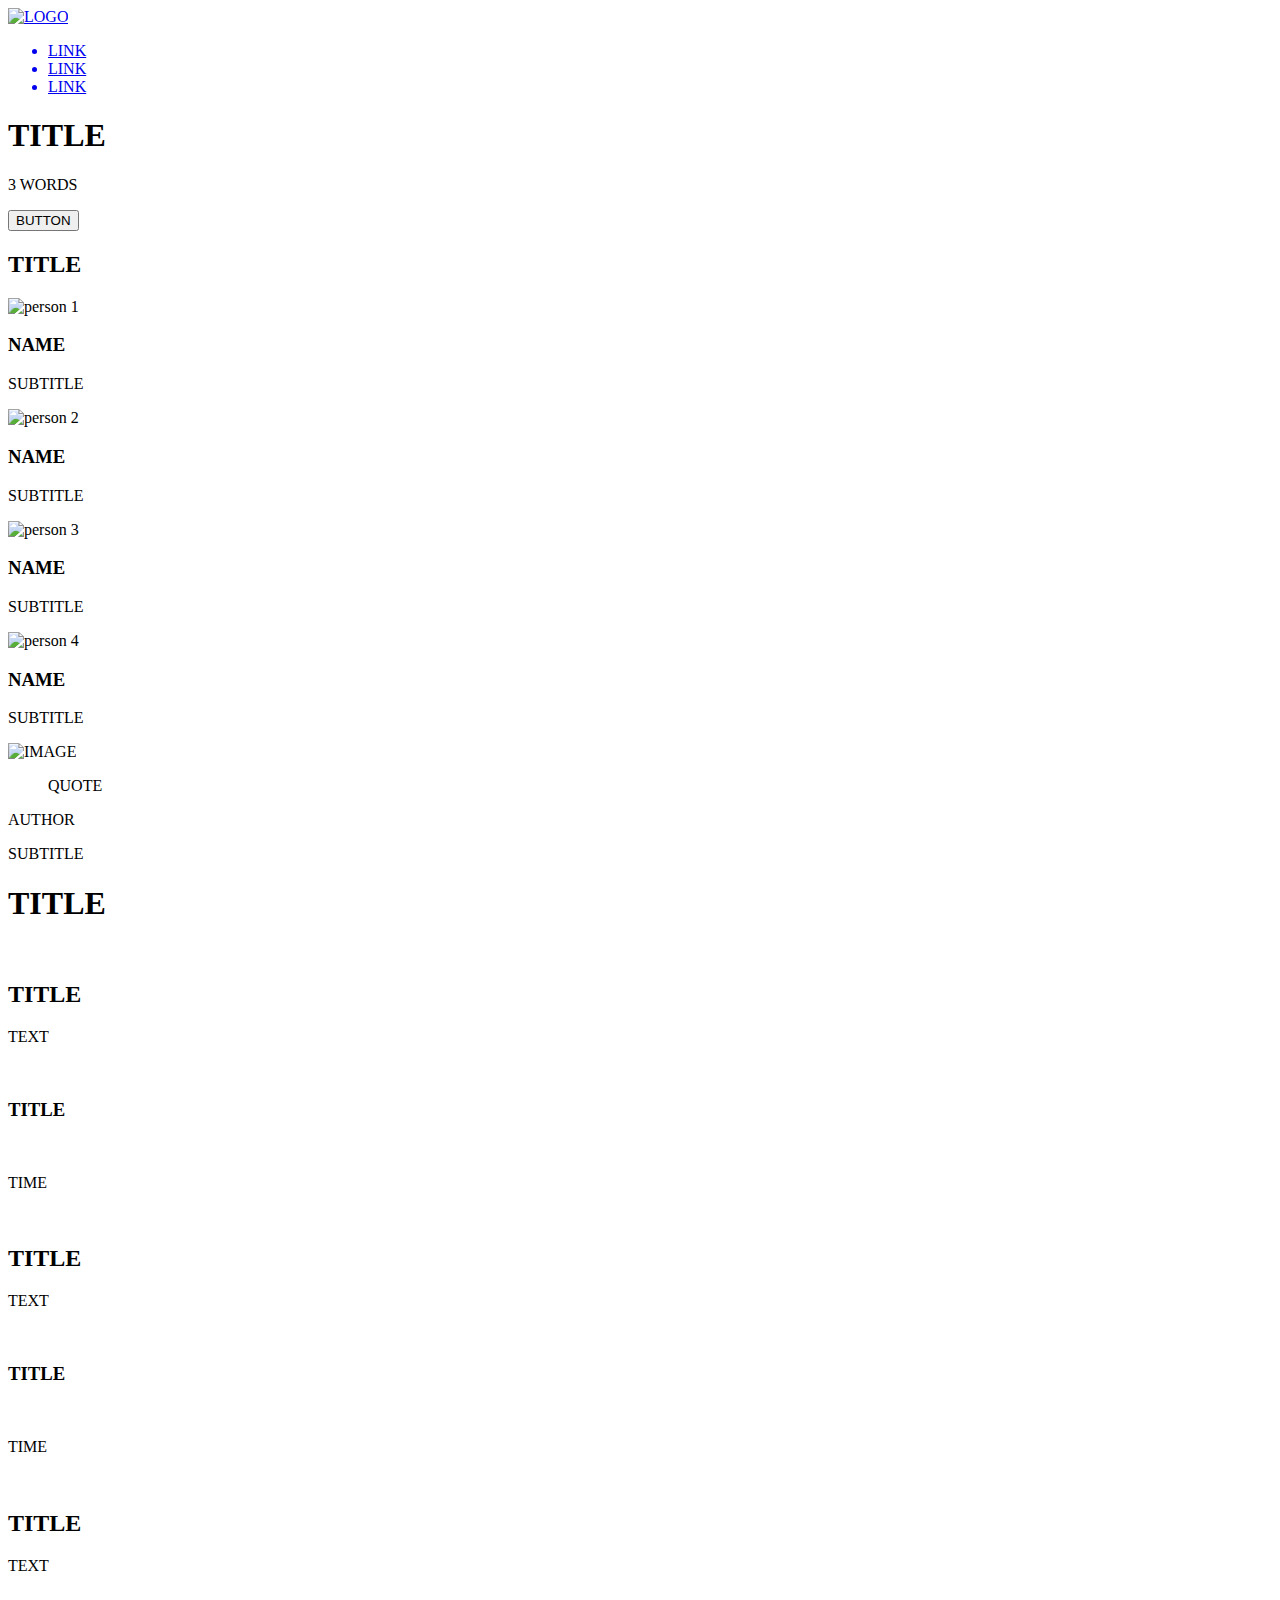
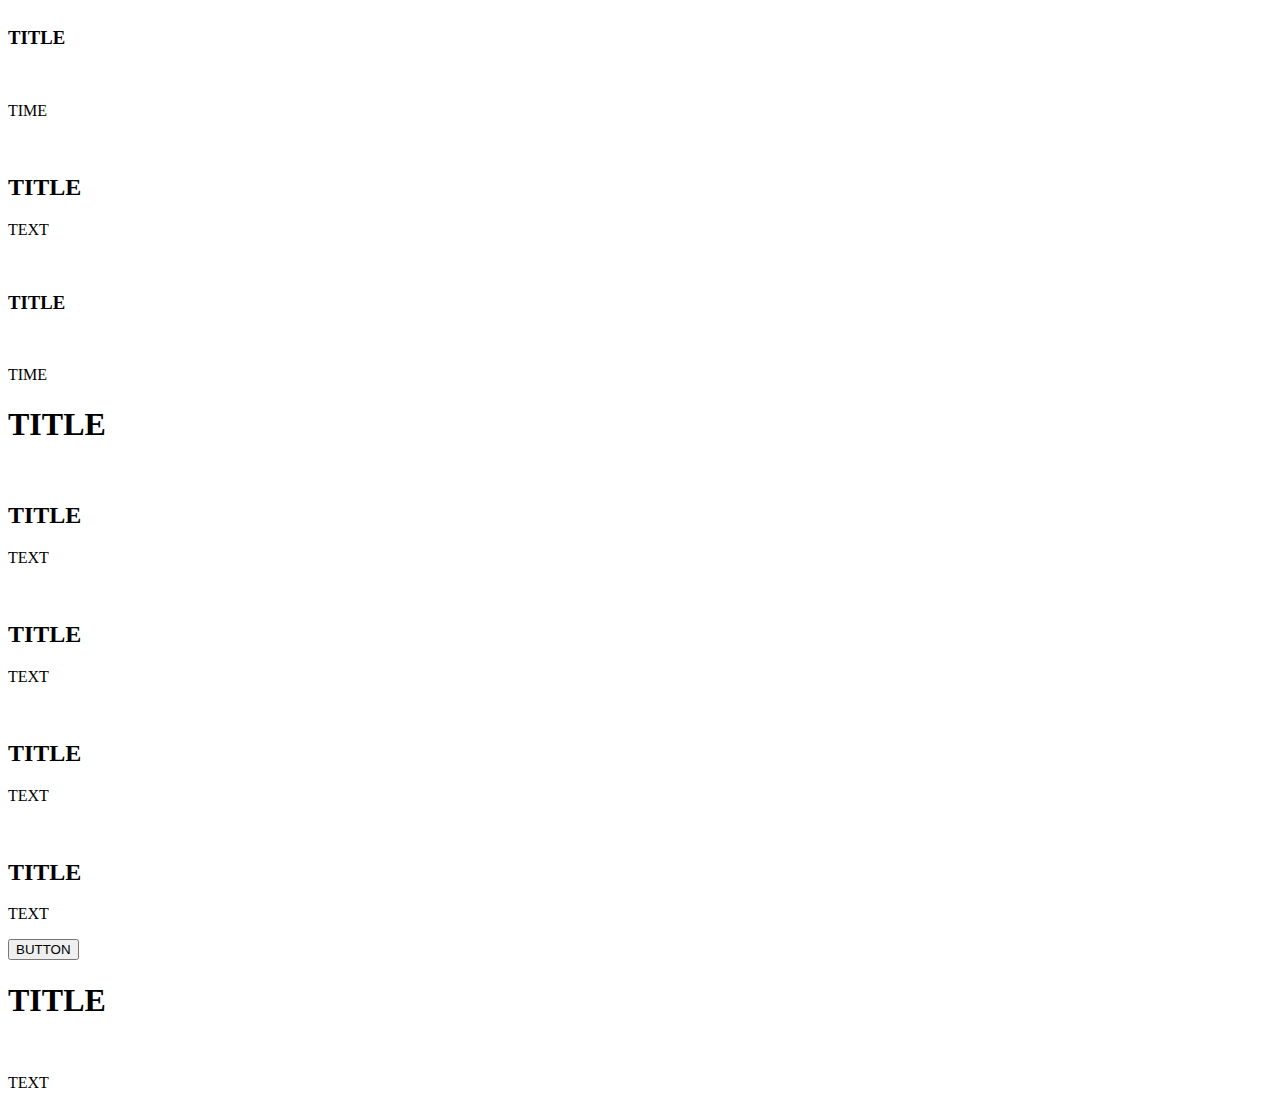
==== css_advanced/index.html @ e5f97009 "index added" ====
<!DOCTYPE html>
<html lang="en">
<head>
    <meta charset="UTF-8">
    <meta name="viewport" content="width=device-width, initial-scale=1.0">
    <title>Document</title>
</head>
<body>
    <header>
        <div class="logo">
            <a href="index.html">
                <img src="Ꮚ" alt="LOGO">
            </a>
        </div>

        <div class="links">
            <ul>
               <a href="index.html"><li>LINK</li></a>
               <a href="index.html"><li>LINK</li></a>
               <a href="index.html"><li>LINK</li></a>
            </ul>
        </div>
    </header>

    <main>
        <section class="banner">
            <div class="banner-content1">
                <h1 class="title1">TITLE</h1>
                <p>3 WORDS</p>
                <button class="btn1">BUTTON</button>
            </div>

            <div class="banner-content2">
                <h2 class="title2">TITLE</h2>
                <div class="proProfile">
                    <div class="pro">
                        <img src="" alt="person 1">
                        <h3 class="proName">NAME</h3>
                        <p class="proInfo">SUBTITLE</p>
                    </div>
                    <div class="pro">
                        <img src="" alt="person 2">
                        <h3 class="proName">NAME</h3>
                        <p class="proInfo">SUBTITLE</p>
                    </div>
                    <div class="pro">
                        <img src="" alt="person 3">
                        <h3 class="proName">NAME</h3>
                        <p class="proInfo">SUBTITLE</p>
                    </div>
                    <div class="pro">
                        <img src="" alt="person 4">
                        <h3 class="proName">NAME</h3>
                        <p class="proInfo">SUBTITLE</p>
                    </div>
                </div>
            </div>
        </section>

        <section class="quote">
            <div class="qoute-content">
                <img src="" alt="IMAGE" class="quote-img">
                <div class="quote-persona">
                    <blockquote class="blockquote">QUOTE</blockquote>
                    <p class="author">AUTHOR</p>
                    <p class="author">SUBTITLE</p>
                </div>
            </div>
        </section>

        <section class="tutorials">
            <h1 class="title3">TITLE</h1>
            <div class="tutorials-content">
                <div class="tutorial1">
                    <img src="" alt="" class="tutorial-img">
                    <h2 class="tutorial-title">TITLE</h2>
                    <p class="tutorial-info">TEXT</p>
                    <div class="reviews">
                        <img src="" alt="" class="review-img">
                        <h3 class="review-name">TITLE</h3>
                    </div>
                    <div class="rating">
                        <div class="stars">
                            <img src="" alt="" class="star1">
                            <img src="" alt="" class="star2">
                            <img src="" alt="" class="star3">
                            <img src="" alt="" class="star4">
                            <img src="" alt="" class="star5">
                        </div>
                        <p class="time">TIME</p>
                    </div>
                </div>                
                <div class="tutorial2">
                    <img src="" alt="" class="tutorial-img">
                    <h2 class="tutorial-title">TITLE</h2>
                    <p class="tutorial-info">TEXT</p>
                    <div class="reviews">
                        <img src="" alt="" class="review-img">
                        <h3 class="review-name">TITLE</h3>
                    </div>
                    <div class="rating">
                        <div class="stars">
                            <img src="" alt="" class="star1">
                            <img src="" alt="" class="star2">
                            <img src="" alt="" class="star3">
                            <img src="" alt="" class="star4">
                            <img src="" alt="" class="star5">
                        </div>
                        <p class="time">TIME</p>
                    </div>
                </div>                
                <div class="tutorial3">
                    <img src="" alt="" class="tutorial-img">
                    <h2 class="tutorial-title">TITLE</h2>
                    <p class="tutorial-info">TEXT</p>
                    <div class="reviews">
                        <img src="" alt="" class="review-img">
                        <h3 class="review-name">TITLE</h3>
                    </div>
                    <div class="rating">
                        <div class="stars">
                            <img src="" alt="" class="star1">
                            <img src="" alt="" class="star2">
                            <img src="" alt="" class="star3">
                            <img src="" alt="" class="star4">
                            <img src="" alt="" class="star5">
                        </div>
                        <p class="time">TIME</p>
                    </div>
                </div>                
                <div class="tutorial4">
                    <img src="" alt="" class="tutorial-img">
                    <h2 class="tutorial-title">TITLE</h2>
                    <p class="tutorial-info">TEXT</p>
                    <div class="reviews">
                        <img src="" alt="" class="review-img">
                        <h3 class="review-name">TITLE</h3>
                    </div>
                    <div class="rating">
                        <div class="stars">
                            <img src="" alt="" class="star1">
                            <img src="" alt="" class="star2">
                            <img src="" alt="" class="star3">
                            <img src="" alt="" class="star4">
                            <img src="" alt="" class="star5">
                        </div>
                        <p class="time">TIME</p>
                    </div>
                </div>                
            </div>
        </section>

        <section class="membership">
            <h1 class="title4">TITLE</h1>
            <div class="members">
                <div class="member1">
                    <img src="" alt="" class="member-img">
                    <h2 class="member-name">TITLE</h2>
                    <p class="member-info">TEXT</p>
                </div>
                <div class="member2">
                    <img src="" alt="" class="member-img">
                    <h2 class="member-name">TITLE</h2>
                    <p class="member-info">TEXT</p>
                </div>
                <div class="member3">
                    <img src="" alt="" class="member-img">
                    <h2 class="member-name">TITLE</h2>
                    <p class="member-info">TEXT</p>
                </div>
                <div class="member4">
                    <img src="" alt="" class="member-img">
                    <h2 class="member-name">TITLE</h2>
                    <p class="member-info">TEXT</p>
                </div>
            </div>
            <button class="btn2">BUTTON</button>
        </section>

        <section class="faq">
            <h1 class="title5">TITLE</h1>
            <div class="faq-content">
                <div class="faq-content1">
                    <div class="faq1">
                        <h2 class="faq-title"></h2>
                        <p class="faq-info"></p>
                    </div>
                    <div class="faq2">
                        <h2 class="faq-title"></h2>
                        <p class="faq-info"></p>
                    </div>
                </div>
                <div class="faq-content2">
                    <div class="faq3">
                        <h2 class="faq-title"></h2>
                        <p class="faq-info"></p>
                    </div>
                    <div class="faq4">
                        <h2 class="faq-title"></h2>
                        <p class="faq-info"></p>
                    </div>
                </div>
            </div>
        </section>
    </main>

    <footer>
        <div class="footer-main">
            <div class="footer-content">
                <div class="footer-logo">

                </div>
                <div class="footer-links">
                    <a href="index.html"><img src="" alt=""></a>
                    <a href="index.html"><img src="" alt=""></a>
                    <a href="index.html"><img src="" alt=""></a>
               </div>     
            </div>
            <p class="copyright">TEXT</p>
        </div>
    </footer>
</body>
</html>
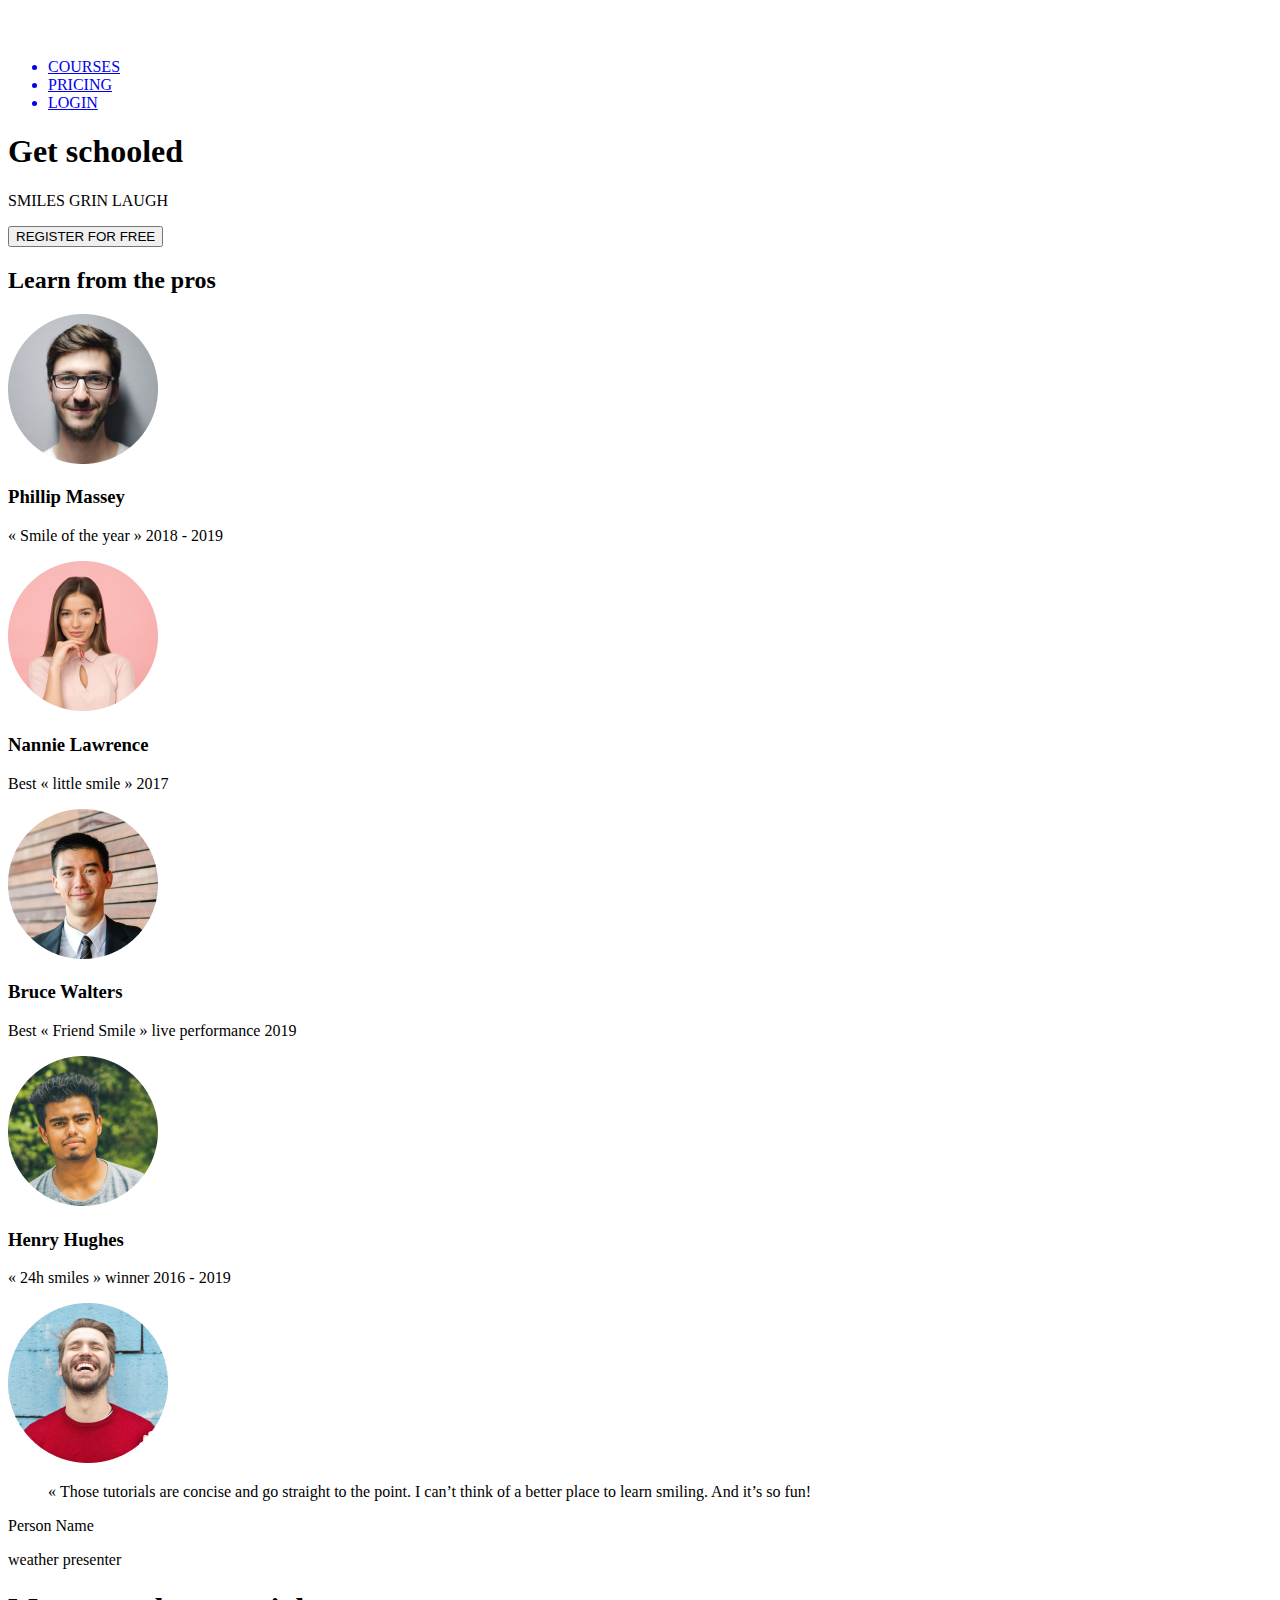
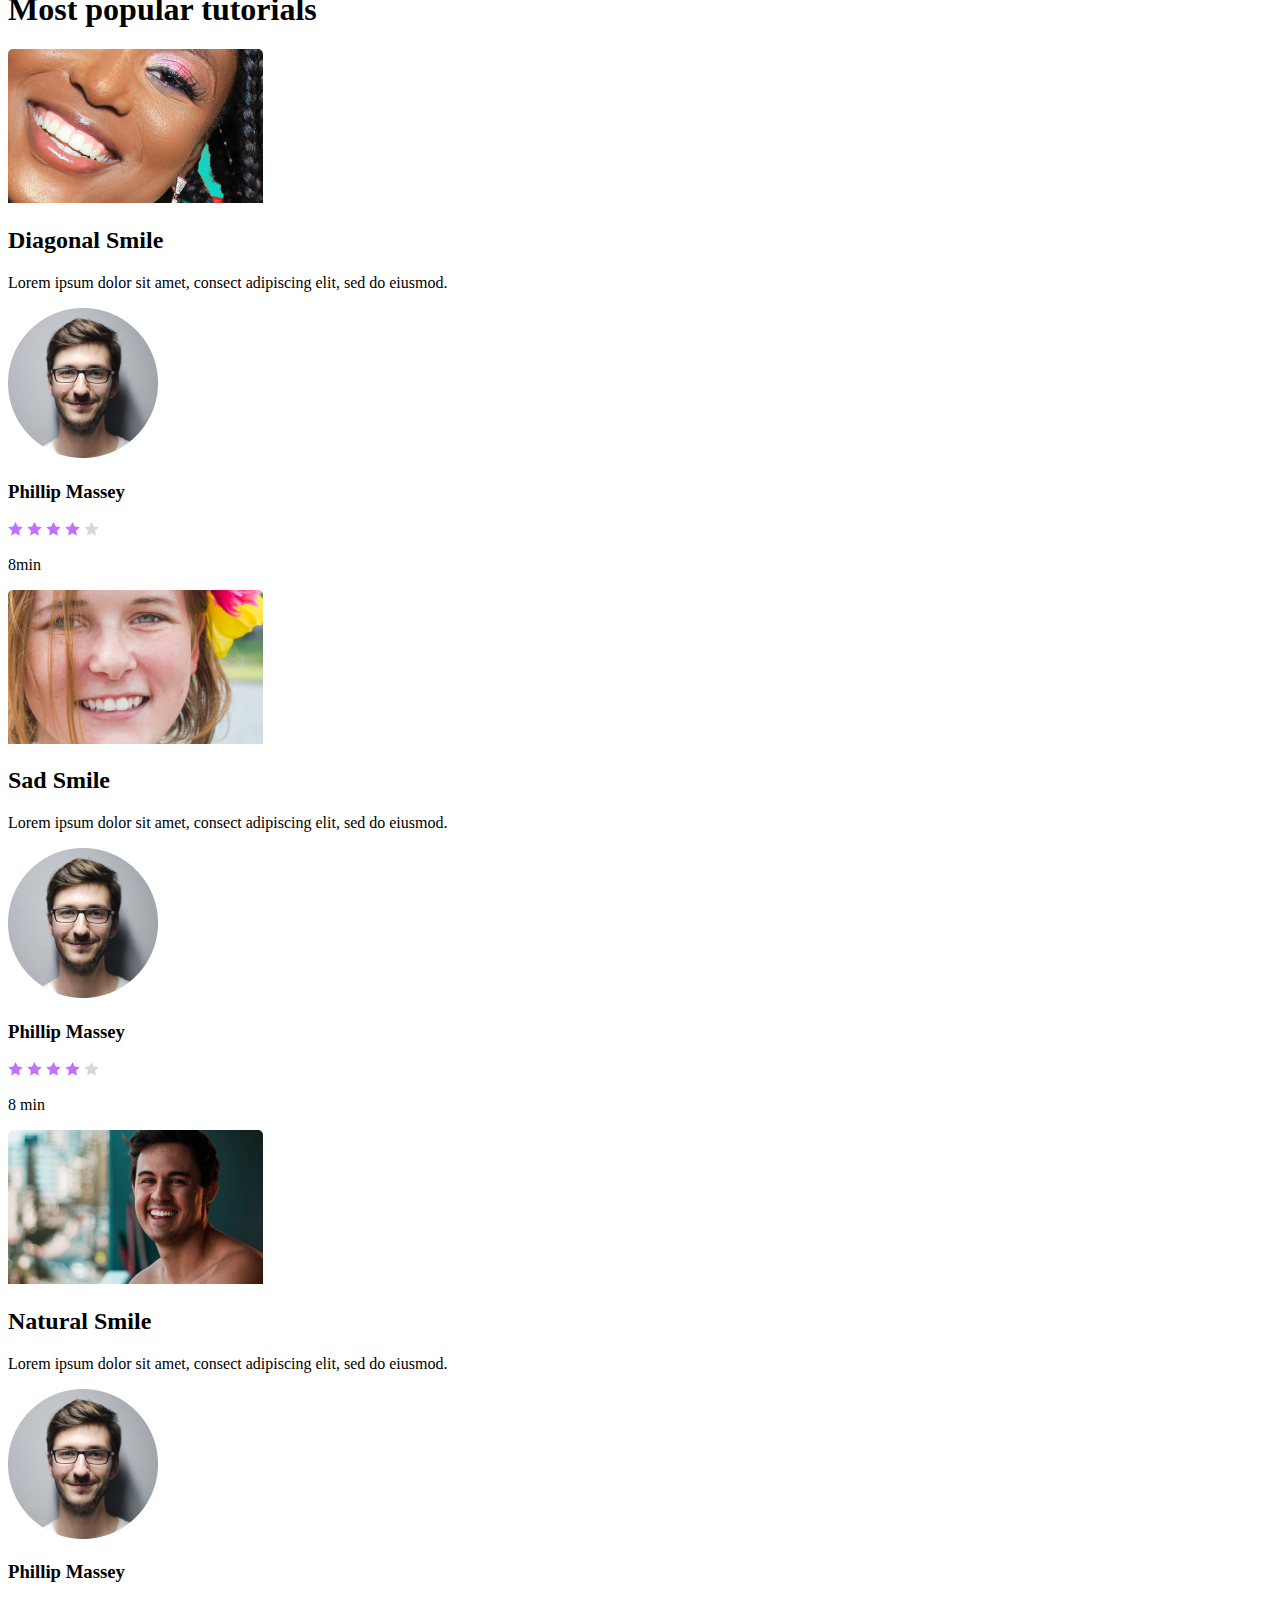
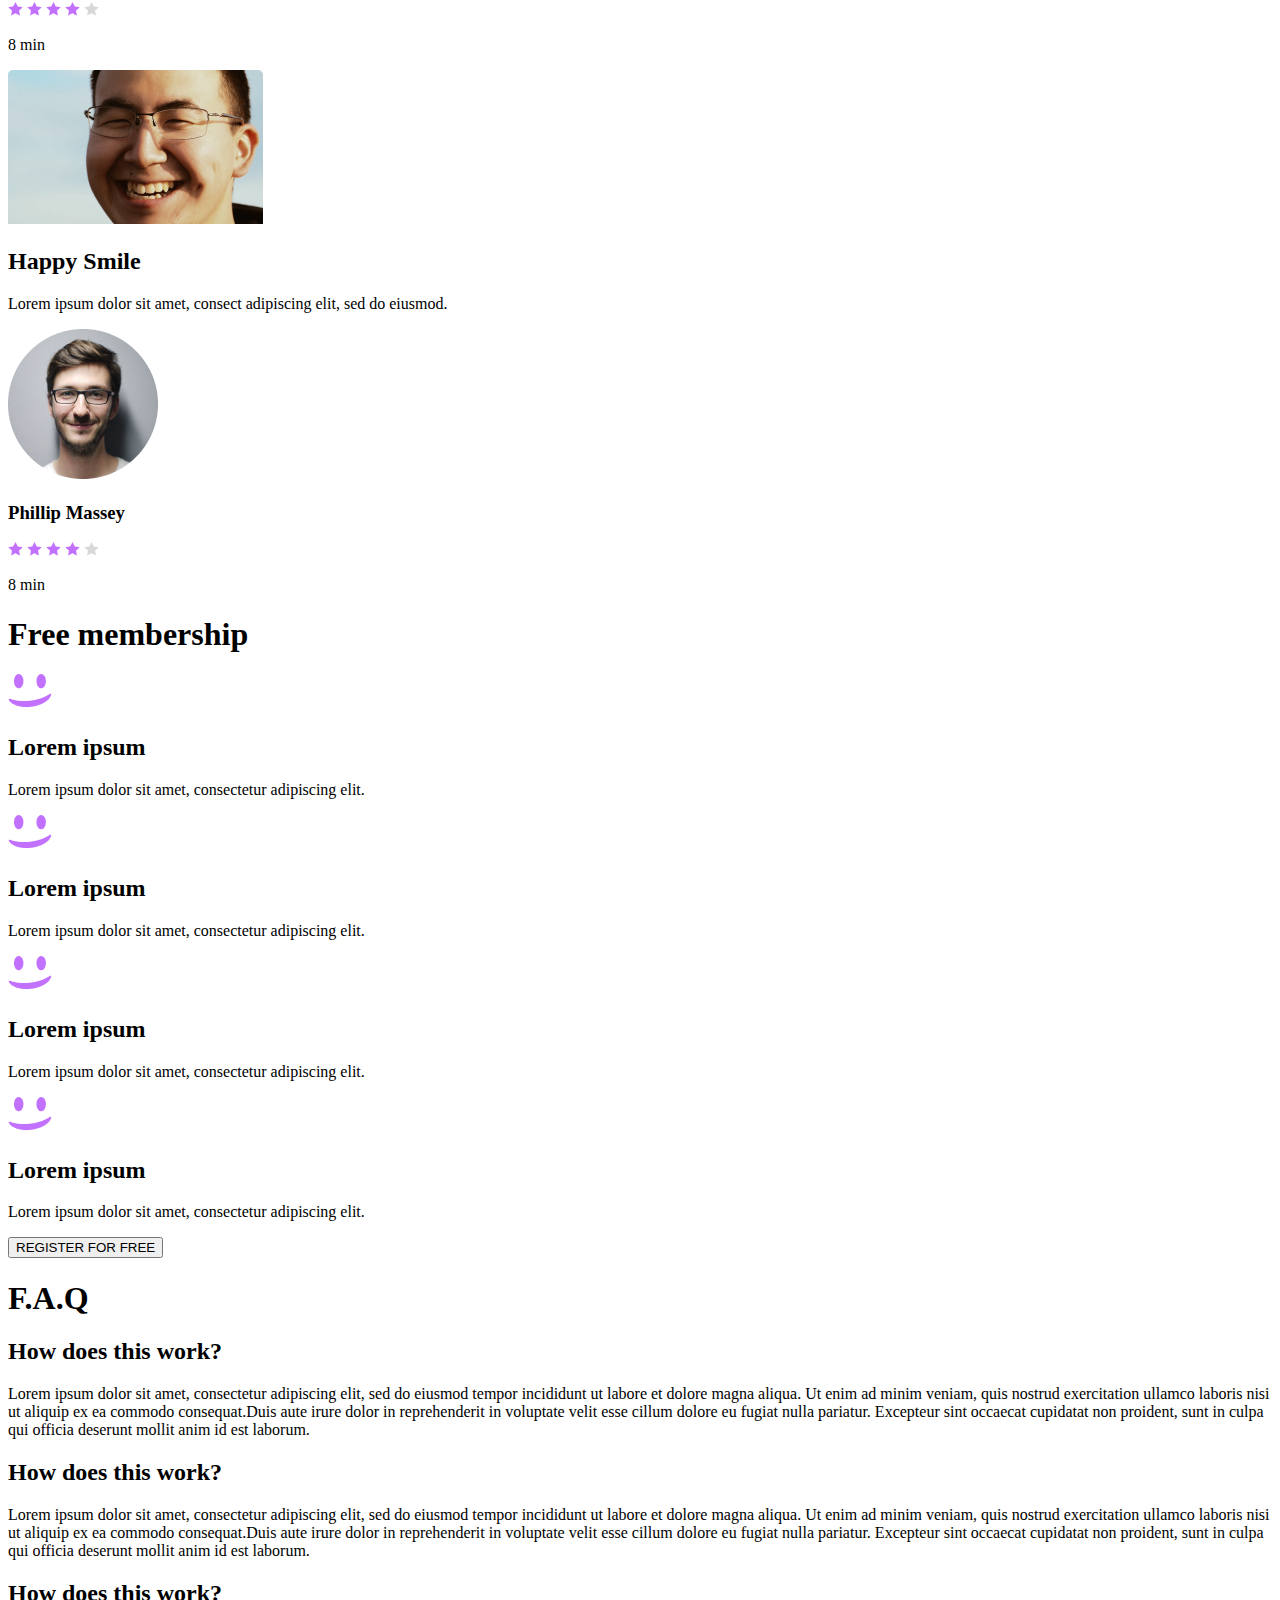
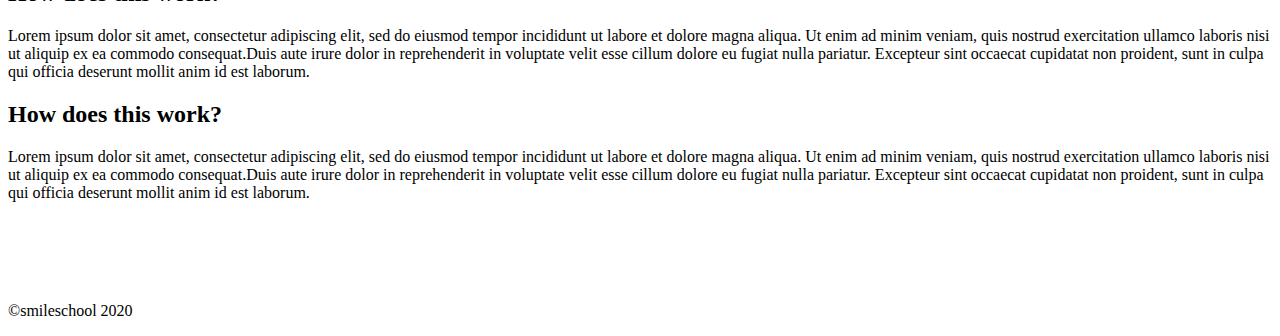
==== commit a3eca86c: "update" ====
--- a/css_advanced/index.html
+++ b/css_advanced/index.html
@@ -4,20 +4,21 @@
     <meta charset="UTF-8">
     <meta name="viewport" content="width=device-width, initial-scale=1.0">
     <title>Document</title>
+    <link rel="stylesheet" href="styles.css">
 </head>
 <body>
     <header>
         <div class="logo">
             <a href="index.html">
-                <img src="Ꮚ" alt="LOGO">
+                <img src="Assets/logo.png" alt="LOGO">
             </a>
         </div>
 
         <div class="links">
             <ul>
-               <a href="index.html"><li>LINK</li></a>
-               <a href="index.html"><li>LINK</li></a>
-               <a href="index.html"><li>LINK</li></a>
+               <a href="#"><li>COURSES</li></a>
+               <a href="#"><li>PRICING</li></a>
+               <a href="#"><li>LOGIN</li></a>
             </ul>
         </div>
     </header>
@@ -25,33 +26,33 @@
     <main>
         <section class="banner">
             <div class="banner-content1">
-                <h1 class="title1">TITLE</h1>
-                <p>3 WORDS</p>
-                <button class="btn1">BUTTON</button>
+                <h1 class="title1">Get schooled</h1>
+                <p>SMILES GRIN LAUGH</p>
+                <button class="btn1">REGISTER FOR FREE</button>
             </div>
 
             <div class="banner-content2">
-                <h2 class="title2">TITLE</h2>
+                <h2 class="title2"><span>Learn</span> from the pros</h2>
                 <div class="proProfile">
                     <div class="pro">
-                        <img src="" alt="person 1">
-                        <h3 class="proName">NAME</h3>
-                        <p class="proInfo">SUBTITLE</p>
-                    </div>
-                    <div class="pro">
-                        <img src="" alt="person 2">
-                        <h3 class="proName">NAME</h3>
-                        <p class="proInfo">SUBTITLE</p>
-                    </div>
-                    <div class="pro">
-                        <img src="" alt="person 3">
-                        <h3 class="proName">NAME</h3>
-                        <p class="proInfo">SUBTITLE</p>
-                    </div>
-                    <div class="pro">
-                        <img src="" alt="person 4">
-                        <h3 class="proName">NAME</h3>
-                        <p class="proInfo">SUBTITLE</p>
+                        <img src="Assets/avatar1.png" alt="person 1">
+                        <h3 class="proName">Phillip Massey</h3>
+                        <p class="proInfo">« Smile of the year » 2018 - 2019</p>
+                    </div>
+                    <div class="pro">
+                        <img src="Assets/avatar2.png" alt="person 2">
+                        <h3 class="proName">Nannie Lawrence</h3>
+                        <p class="proInfo">Best « little smile » 2017</p>
+                    </div>
+                    <div class="pro">
+                        <img src="Assets/avatar3.png" alt="person 3">
+                        <h3 class="proName">Bruce Walters</h3>
+                        <p class="proInfo">Best « Friend Smile » live performance 2019</p>
+                    </div>
+                    <div class="pro">
+                        <img src="Assets/avatar4.png" alt="person 4">
+                        <h3 class="proName">Henry Hughes</h3>
+                        <p class="proInfo">« 24h smiles » winner 2016 - 2019</p>
                     </div>
                 </div>
             </div>
@@ -59,145 +60,162 @@
 
         <section class="quote">
             <div class="qoute-content">
-                <img src="" alt="IMAGE" class="quote-img">
+                <img src="Assets/avatar5.png" alt="IMAGE" class="quote-img">
                 <div class="quote-persona">
-                    <blockquote class="blockquote">QUOTE</blockquote>
-                    <p class="author">AUTHOR</p>
-                    <p class="author">SUBTITLE</p>
+                    <blockquote class="blockquote">« Those tutorials are concise and go straight to the point. I can’t think of a better place to learn smiling.
+                         And it’s so fun!</blockquote>
+                    <p class="author">Person Name</p>
+                    <p class="author">weather presenter</p>
                 </div>
             </div>
         </section>
 
         <section class="tutorials">
-            <h1 class="title3">TITLE</h1>
+            <h1 class="title3">Most <span>popular</span> tutorials</h1>
             <div class="tutorials-content">
                 <div class="tutorial1">
-                    <img src="" alt="" class="tutorial-img">
-                    <h2 class="tutorial-title">TITLE</h2>
-                    <p class="tutorial-info">TEXT</p>
-                    <div class="reviews">
-                        <img src="" alt="" class="review-img">
-                        <h3 class="review-name">TITLE</h3>
-                    </div>
-                    <div class="rating">
-                        <div class="stars">
-                            <img src="" alt="" class="star1">
-                            <img src="" alt="" class="star2">
-                            <img src="" alt="" class="star3">
-                            <img src="" alt="" class="star4">
-                            <img src="" alt="" class="star5">
-                        </div>
-                        <p class="time">TIME</p>
+                    <img src="Assets/preview1.png" alt="" class="tutorial-img">
+                    <h2 class="tutorial-title">Diagonal Smile</h2>
+                    <p class="tutorial-info">Lorem ipsum dolor sit amet, consect adipiscing elit, sed do eiusmod.</p>
+                    <div class="reviews">
+                        <img src="Assets/avatar1.png" alt="" class="review-img">
+                        <h3 class="review-name">Phillip Massey</h3>
+                    </div>
+                    <div class="rating">
+                        <div class="stars">
+                            <img src="Assets/Star_4.png" alt="" class="star1">
+                            <img src="Assets/Star_4.png" alt="" class="star2">
+                            <img src="Assets/Star_4.png" alt="" class="star3">
+                            <img src="Assets/Star_4.png" alt="" class="star4">
+                            <img src="Assets/Star_5.png" alt="" class="star5">
+                        </div>
+                        <p class="time">8min</p>
                     </div>
                 </div>                
                 <div class="tutorial2">
-                    <img src="" alt="" class="tutorial-img">
-                    <h2 class="tutorial-title">TITLE</h2>
-                    <p class="tutorial-info">TEXT</p>
-                    <div class="reviews">
-                        <img src="" alt="" class="review-img">
-                        <h3 class="review-name">TITLE</h3>
-                    </div>
-                    <div class="rating">
-                        <div class="stars">
-                            <img src="" alt="" class="star1">
-                            <img src="" alt="" class="star2">
-                            <img src="" alt="" class="star3">
-                            <img src="" alt="" class="star4">
-                            <img src="" alt="" class="star5">
-                        </div>
-                        <p class="time">TIME</p>
+                    <img src="Assets/preview2.png" alt="" class="tutorial-img">
+                    <h2 class="tutorial-title">Sad Smile</h2>
+                    <p class="tutorial-info">Lorem ipsum dolor sit amet, consect adipiscing elit, sed do eiusmod.</p>
+                    <div class="reviews">
+                        <img src="Assets/avatar1.png" alt="" class="review-img">
+                        <h3 class="review-name">Phillip Massey</h3>
+                    </div>
+                    <div class="rating">
+                        <div class="stars">
+                            <img src="Assets/Star_4.png" alt="" class="star1">
+                            <img src="Assets/Star_4.png" alt="" class="star2">
+                            <img src="Assets/Star_4.png" alt="" class="star3">
+                            <img src="Assets/Star_4.png" alt="" class="star4">
+                            <img src="Assets/Star_5.png" alt="" class="star5">
+                        </div>
+                        <p class="time">8 min</p>
                     </div>
                 </div>                
                 <div class="tutorial3">
-                    <img src="" alt="" class="tutorial-img">
-                    <h2 class="tutorial-title">TITLE</h2>
-                    <p class="tutorial-info">TEXT</p>
-                    <div class="reviews">
-                        <img src="" alt="" class="review-img">
-                        <h3 class="review-name">TITLE</h3>
-                    </div>
-                    <div class="rating">
-                        <div class="stars">
-                            <img src="" alt="" class="star1">
-                            <img src="" alt="" class="star2">
-                            <img src="" alt="" class="star3">
-                            <img src="" alt="" class="star4">
-                            <img src="" alt="" class="star5">
-                        </div>
-                        <p class="time">TIME</p>
+                    <img src="Assets/preview3.png" alt="" class="tutorial-img">
+                    <h2 class="tutorial-title">Natural Smile</h2>
+                    <p class="tutorial-info">Lorem ipsum dolor sit amet, consect adipiscing elit, sed do eiusmod.</p>
+                    <div class="reviews">
+                        <img src="Assets/avatar1.png" alt="" class="review-img">
+                        <h3 class="review-name">Phillip Massey</h3>
+                    </div>
+                    <div class="rating">
+                        <div class="stars">
+                            <img src="Assets/Star_4.png" alt="" class="star1">
+                            <img src="Assets/Star_4.png" alt="" class="star2">
+                            <img src="Assets/Star_4.png" alt="" class="star3">
+                            <img src="Assets/Star_4.png" alt="" class="star4">
+                            <img src="Assets/Star_5.png" alt="" class="star5">
+                        </div>
+                        <p class="time">8 min</p>
                     </div>
                 </div>                
                 <div class="tutorial4">
-                    <img src="" alt="" class="tutorial-img">
-                    <h2 class="tutorial-title">TITLE</h2>
-                    <p class="tutorial-info">TEXT</p>
-                    <div class="reviews">
-                        <img src="" alt="" class="review-img">
-                        <h3 class="review-name">TITLE</h3>
-                    </div>
-                    <div class="rating">
-                        <div class="stars">
-                            <img src="" alt="" class="star1">
-                            <img src="" alt="" class="star2">
-                            <img src="" alt="" class="star3">
-                            <img src="" alt="" class="star4">
-                            <img src="" alt="" class="star5">
-                        </div>
-                        <p class="time">TIME</p>
+                    <img src="Assets/preview4.png" alt="" class="tutorial-img">
+                    <h2 class="tutorial-title">Happy Smile</h2>
+                    <p class="tutorial-info">Lorem ipsum dolor sit amet, consect adipiscing elit, sed do eiusmod.</p>
+                    <div class="reviews">
+                        <img src="Assets/avatar1.png" alt="" class="review-img">
+                        <h3 class="review-name">Phillip Massey</h3>
+                    </div>
+                    <div class="rating">
+                        <div class="stars">
+                            <img src="Assets/Star_4.png" alt="" class="star1">
+                            <img src="Assets/Star_4.png" alt="" class="star2">
+                            <img src="Assets/Star_4.png" alt="" class="star3">
+                            <img src="Assets/Star_4.png" alt="" class="star4">
+                            <img src="Assets/Star_5.png" alt="" class="star5">
+                        </div>
+                        <p class="time">8 min</p>
                     </div>
                 </div>                
             </div>
         </section>
 
         <section class="membership">
-            <h1 class="title4">TITLE</h1>
+            <h1 class="title4"><span>Free</span> membership</h1>
             <div class="members">
                 <div class="member1">
-                    <img src="" alt="" class="member-img">
-                    <h2 class="member-name">TITLE</h2>
-                    <p class="member-info">TEXT</p>
+                    <img src="Assets/smile.png" alt="" class="member-img">
+                    <h2 class="member-name">Lorem ipsum</h2>
+                    <p class="member-info">Lorem ipsum dolor sit amet, consectetur adipiscing elit.</p>
                 </div>
                 <div class="member2">
-                    <img src="" alt="" class="member-img">
-                    <h2 class="member-name">TITLE</h2>
-                    <p class="member-info">TEXT</p>
+                    <img src="Assets/smile.png" alt="" class="member-img">
+                    <h2 class="member-name">Lorem ipsum</h2>
+                    <p class="member-info">Lorem ipsum dolor sit amet, consectetur adipiscing elit.</p>
                 </div>
                 <div class="member3">
-                    <img src="" alt="" class="member-img">
-                    <h2 class="member-name">TITLE</h2>
-                    <p class="member-info">TEXT</p>
+                    <img src="Assets/smile.png" alt="" class="member-img">
+                    <h2 class="member-name">Lorem ipsum</h2>
+                    <p class="member-info">Lorem ipsum dolor sit amet, consectetur adipiscing elit.</p>
                 </div>
                 <div class="member4">
-                    <img src="" alt="" class="member-img">
-                    <h2 class="member-name">TITLE</h2>
-                    <p class="member-info">TEXT</p>
-                </div>
-            </div>
-            <button class="btn2">BUTTON</button>
+                    <img src="Assets/smile.png" alt="" class="member-img">
+                    <h2 class="member-name">Lorem ipsum</h2>
+                    <p class="member-info">Lorem ipsum dolor sit amet, consectetur adipiscing elit.</p>
+                </div>
+            </div>
+            <button class="btn2">REGISTER FOR FREE</button>
         </section>
 
         <section class="faq">
-            <h1 class="title5">TITLE</h1>
+            <h1 class="title5">F.A.Q</h1>
             <div class="faq-content">
                 <div class="faq-content1">
                     <div class="faq1">
-                        <h2 class="faq-title"></h2>
-                        <p class="faq-info"></p>
+                        <h2 class="faq-title">How does this work?</h2>
+                        <p class="faq-info">Lorem ipsum dolor sit amet, consectetur adipiscing elit, sed do eiusmod tempor incididunt ut labore et 
+                            dolore magna aliqua. Ut enim ad minim veniam, quis nostrud exercitation ullamco laboris nisi ut aliquip ex ea commodo 
+                            consequat.Duis aute irure dolor in reprehenderit in voluptate velit esse cillum dolore eu fugiat nulla pariatur. 
+                            Excepteur sint occaecat cupidatat non proident, sunt in culpa qui officia deserunt mollit anim id est laborum.
+                        </p>
                     </div>
                     <div class="faq2">
-                        <h2 class="faq-title"></h2>
-                        <p class="faq-info"></p>
+                        <h2 class="faq-title">How does this work?</h2>
+                        <p class="faq-info">Lorem ipsum dolor sit amet, consectetur adipiscing elit, sed do eiusmod tempor incididunt ut labore et 
+                            dolore magna aliqua. Ut enim ad minim veniam, quis nostrud exercitation ullamco laboris nisi ut aliquip ex ea commodo 
+                            consequat.Duis aute irure dolor in reprehenderit in voluptate velit esse cillum dolore eu fugiat nulla pariatur. 
+                            Excepteur sint occaecat cupidatat non proident, sunt in culpa qui officia deserunt mollit anim id est laborum.
+                        </p>
                     </div>
                 </div>
                 <div class="faq-content2">
                     <div class="faq3">
-                        <h2 class="faq-title"></h2>
-                        <p class="faq-info"></p>
+                        <h2 class="faq-title">How does this work?</h2>
+                        <p class="faq-info">Lorem ipsum dolor sit amet, consectetur adipiscing elit, sed do eiusmod tempor incididunt ut labore et 
+                            dolore magna aliqua. Ut enim ad minim veniam, quis nostrud exercitation ullamco laboris nisi ut aliquip ex ea commodo 
+                            consequat.Duis aute irure dolor in reprehenderit in voluptate velit esse cillum dolore eu fugiat nulla pariatur. 
+                            Excepteur sint occaecat cupidatat non proident, sunt in culpa qui officia deserunt mollit anim id est laborum.
+                        </p>
                     </div>
                     <div class="faq4">
-                        <h2 class="faq-title"></h2>
-                        <p class="faq-info"></p>
+                        <h2 class="faq-title">How does this work?</h2>
+                        <p class="faq-info">Lorem ipsum dolor sit amet, consectetur adipiscing elit, sed do eiusmod tempor incididunt ut labore et 
+                            dolore magna aliqua. Ut enim ad minim veniam, quis nostrud exercitation ullamco laboris nisi ut aliquip ex ea commodo 
+                            consequat.Duis aute irure dolor in reprehenderit in voluptate velit esse cillum dolore eu fugiat nulla pariatur. 
+                            Excepteur sint occaecat cupidatat non proident, sunt in culpa qui officia deserunt mollit anim id est laborum.
+                        </p>
                     </div>
                 </div>
             </div>
@@ -208,15 +226,15 @@
         <div class="footer-main">
             <div class="footer-content">
                 <div class="footer-logo">
-
+                     <img src="Assets/logo.png" alt="logo">
                 </div>
                 <div class="footer-links">
-                    <a href="index.html"><img src="" alt=""></a>
-                    <a href="index.html"><img src="" alt=""></a>
-                    <a href="index.html"><img src="" alt=""></a>
+                    <a href="index.html"><img src="Assets/Facebook_White.png" alt="facebook"></a>
+                    <a href="index.html"><img src="Assets/Twitter_White.png" alt="twitter"></a>
+                    <a href="index.html"><img src="Assets/Instagram_White.png" alt="instagram"></a>
                </div>     
             </div>
-            <p class="copyright">TEXT</p>
+            <p class="copyright">©smileschool 2020</p>
         </div>
     </footer>
 </body>
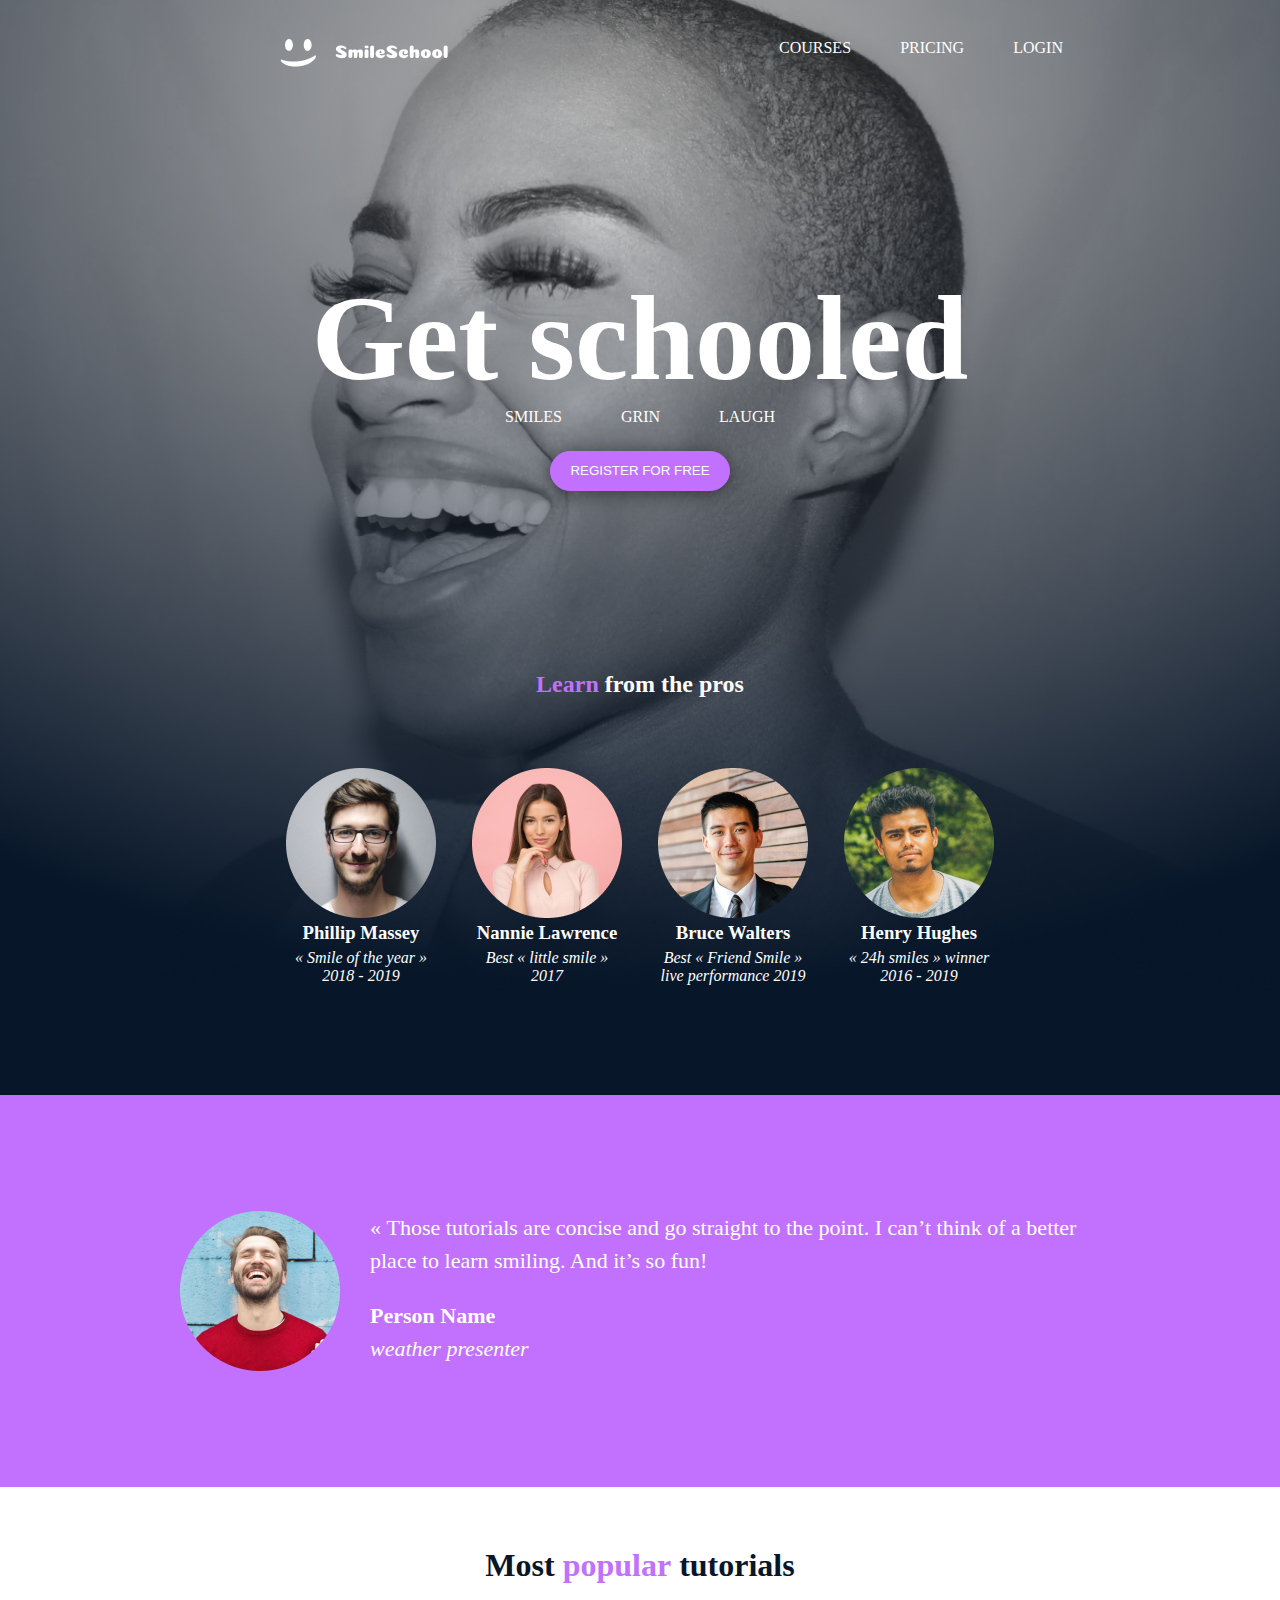
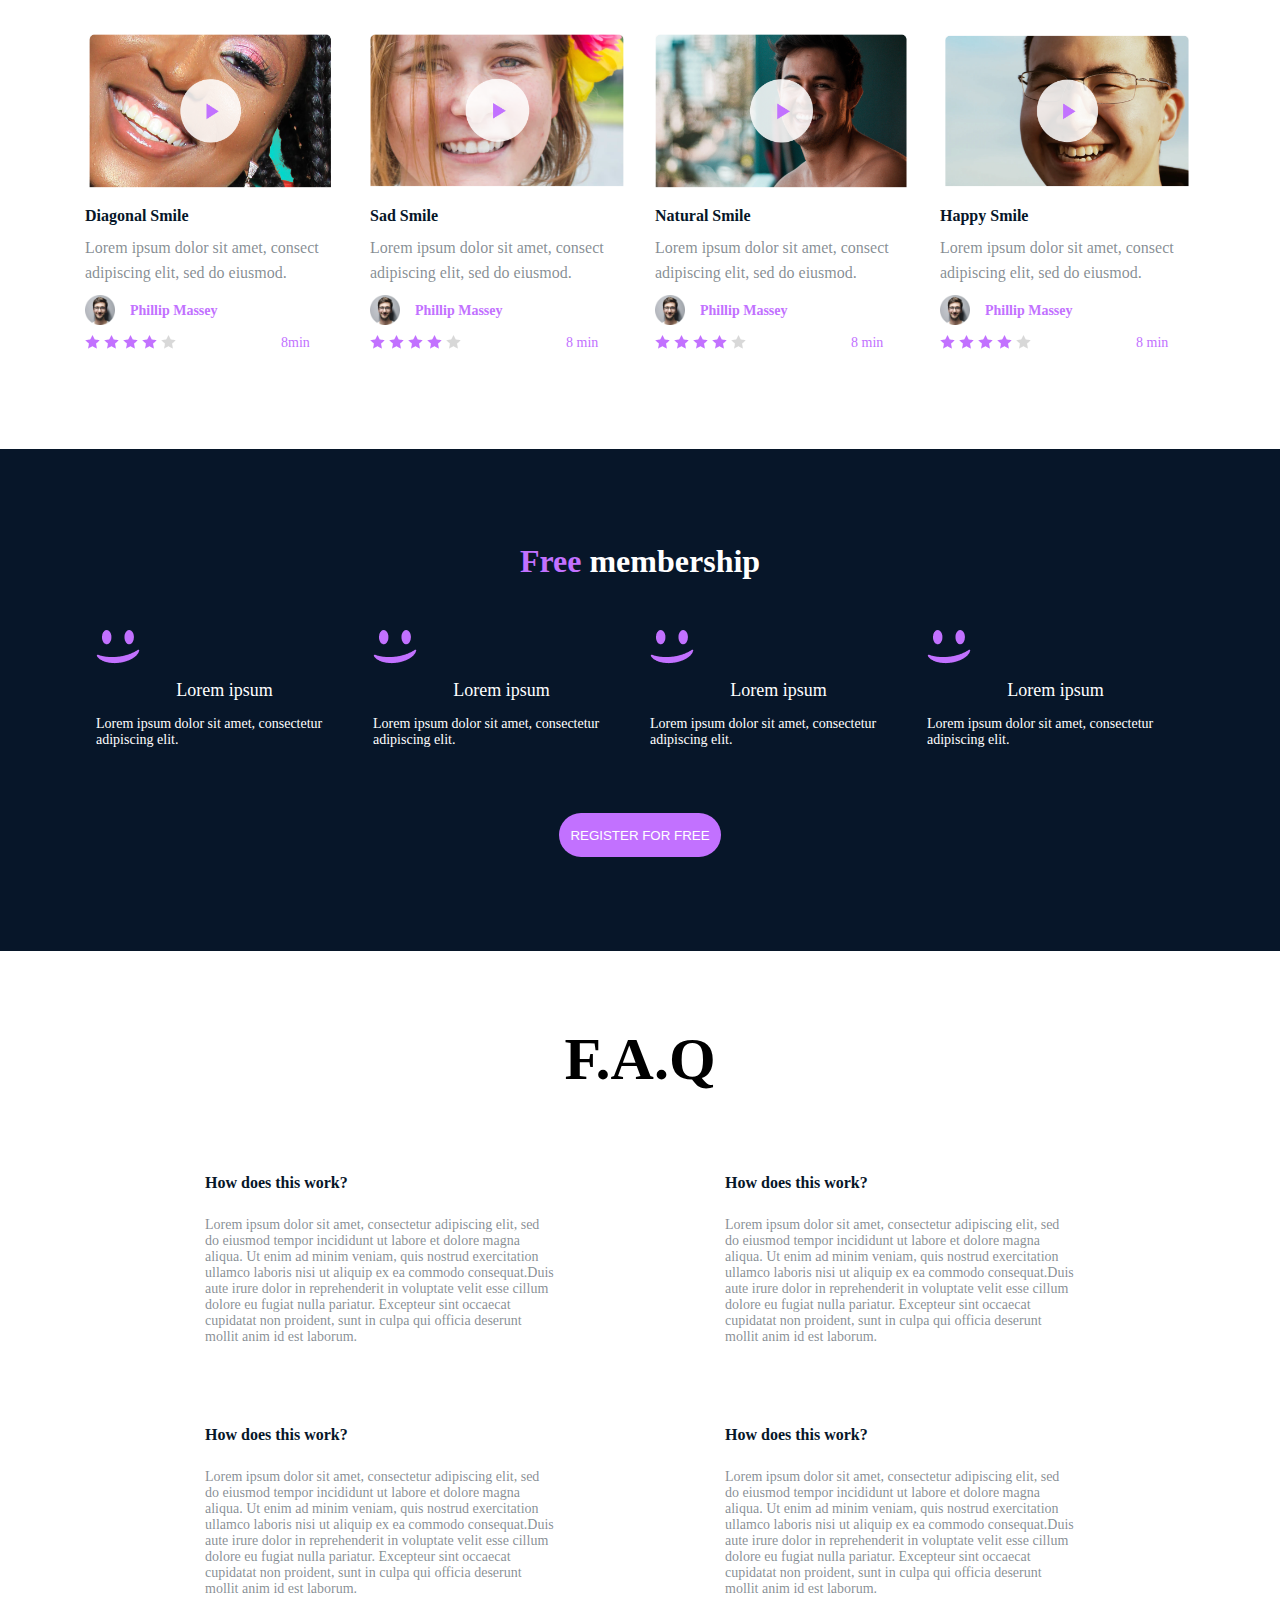
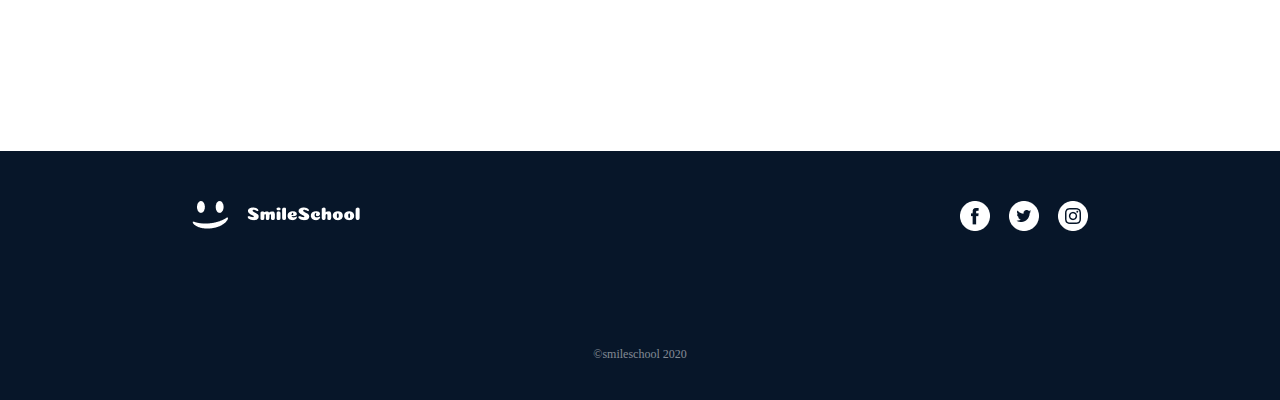
==== commit 7be2a057: "DONE!!" ====
--- a/css_advanced/index.html
+++ b/css_advanced/index.html
@@ -65,7 +65,7 @@
                     <blockquote class="blockquote">« Those tutorials are concise and go straight to the point. I can’t think of a better place to learn smiling.
                          And it’s so fun!</blockquote>
                     <p class="author">Person Name</p>
-                    <p class="author">weather presenter</p>
+                    <p class="authorJob">weather presenter</p>
                 </div>
             </div>
         </section>
--- a/css_advanced/styles.css
+++ b/css_advanced/styles.css
@@ -0,0 +1,353 @@
+*{
+    box-sizing: border-box;                       
+    margin: 0;
+    padding: 0;
+    text-decoration: none;
+    list-style-type: none;
+    scroll-behavior: smooth;
+}
+
+/* Background */
+.banner {
+    background-image: url(./Assets/background.png);
+    background-repeat: no-repeat;
+    background-position-x: center;
+    background-size: cover;
+    height: 1095px;
+    margin-top: -95px;
+    padding-top: 109px;
+    display: flex;
+    flex-direction: column;
+}
+
+/* Beginning of header */
+header {
+    position: relative;
+    display: flex;
+    justify-content: space-between;
+    align-items: center;
+    margin: 0 200px 0px 200px;
+    height: 95px;
+    
+}
+
+.logo {
+    margin: 1rem 0rem 0 5rem;
+}
+
+.links ul{
+    display: flex;
+    flex-direction: row;
+    justify-content: space-between;
+    width: 18rem;
+    margin-right: 15px; 
+    padding: 2px;  
+}
+
+.links ul a{
+    color: #fff;
+}
+
+/* End of header */
+/* Beginning of banner1 */
+.banner-content1{
+    text-align: center;
+    height: 55%;
+    align-content: center;
+    margin: 0 250px 0 250px;
+}
+
+.title1{
+    font-size: 120px;
+    color: #fff;
+}
+
+.banner-content1 p{
+    text-align: center;
+    word-spacing: 55px;
+    color: #fff;
+}
+
+.btn1{
+    margin-top: 25px;
+    width: 180px;
+    height: 40px;
+    border-radius: 25px;
+    color: #fff;
+    background: #C271FF;
+    border: 1px solid #c271ff;
+    box-shadow: 0px 2px 20px 0px #00000080;
+}
+
+/* End of banner1 */
+/* Beginning of banner2 */
+.banner-content2{
+    display: flex;
+    flex-direction: column;
+    margin: 10px 250px 0 250px;
+    height: 40%;
+}
+
+.title2{
+    text-align: center;
+    padding-bottom: 70px;
+    padding-top: 10px;
+    color: #fff;
+}
+.title2 span{
+    color: #C271FF;
+}
+.proProfile{
+    display: flex;
+    justify-content: space-evenly;    
+}
+
+.proName{
+    text-align: center;
+    color: #fff;
+    font-style: bold;
+}
+.proInfo{
+    width: 150px;
+    text-align: center;
+    font-style: italic;
+    padding-top: 5px;
+    color: #fff;
+    font-weight: 0.5;
+}
+
+/* End of banner2 */
+/* Beginning of quote */
+.quote{
+    background-color: #C271FF;
+    display: flex;
+    height: 392px;
+    justify-content: center;
+    align-items: center;
+    gap: 50px;
+}
+
+.qoute-content{
+    display: flex;
+    gap: 30px;
+}
+
+.quote-persona{
+    width: 730px;
+    line-height: 33px;
+}
+
+.blockquote{
+    font-size: 22px;
+    color: #fff;
+}
+
+.author{
+    font-size: 22px;
+    margin-top: 22px;
+    font-weight: 700;
+    color: #fff;
+}
+
+.authorJob{
+    font-size: 22px;
+    font-style: italic;
+    color: #fff;
+}
+
+/* End of quote */
+/* Beginning of tutorials */
+.tutorials{
+    display: flex;
+    flex-direction: column;
+    background-color: #fff;
+    height: 502px;
+    margin: 60px 170px 0px 170px;
+}
+
+.title3{
+    text-align: center;
+    padding-bottom: 50px;
+    color: #071629;
+}
+.title3 span{
+    color: #C271FF;
+    font-size: 32px;
+}
+.tutorials-content{
+    display: flex;
+    padding-left: 50px;
+    padding-right: 50px;
+    gap: 30px;
+    justify-content: center;
+}
+.tutorial1, .tutorial2, .tutorial3, .tutorial4{
+    justify-content: center;
+    width: 255px;
+    height: 335px;
+}
+.tutorial-img{
+    width: 255px;
+    height: 154px;
+    position: relative;
+}
+.tutorial-title{
+    margin: 15px 0 10px 0;
+    font-size: 16px;
+    color: #071629;
+}
+.tutorial-info{
+    word-wrap: break-word;
+    line-height: 25px;
+    color: rgba(7, 21, 39, 0.5);
+}
+.reviews{
+    margin-top: 10px;
+    display: flex;
+    gap: 15px;
+}
+.review-img{
+    width: 30px;
+    height: 30px;
+}
+.review-name{
+    font-size: 14px;
+    margin-top: 8px;
+    color: #C271FF;
+}
+
+.rating{
+    display: flex;
+    margin-top: 10px;
+}
+.time{
+    color: #C271FF;
+    margin: 0 0 0 105px;
+    font-size: 14px;
+}
+
+/* End of tutorials */
+/* Beginning of membership */
+.membership{
+    display: flex;
+    flex-direction: column;
+    height: 502px;
+    justify-content: center;
+    align-items: center;
+    background-color: #071629
+}
+
+.title4{
+    text-align: center;
+    padding-bottom: 50px;
+    font-size: 32px;
+    color: #fff;
+}
+.title4 span{
+    color: #C271FF;
+}
+.members{
+    display: flex;
+    margin: 0px 170px 0 170px; 
+    justify-content: space-evenly;
+    gap: 20px;
+}
+
+.member1, .member2, .member3, .member4{
+    width: 257px;
+    height: 153px;
+    justify-items: center;
+}
+
+.member-name{
+    margin:10px 0 15px 0 ;
+    color: #fff;
+    font-size: 18px;
+    font-weight: 100;
+}
+.member-info{
+    color: #fff;
+    font-size: 14px;
+}
+
+.btn2{
+    width: 162px;
+    height: 44px;
+    background-color: #C271FF;
+    border: 1px #C271FF;
+    border-radius: 22px;
+    margin-top: 30px;
+    color: #fff;
+}
+
+/* End of membership */
+/* Beginning of FAQ */
+.faq{
+    display: flex;
+    flex-direction: column;
+    margin: 0 180px 0 180px;
+    height: 800px;
+    align-items: center;
+    justify-content: center;
+}
+
+.title5{
+    font-size: 60px;
+    margin-bottom: 70px;
+    margin-top: -10px;
+}
+.faq-content{
+    display: flex;
+    flex-direction: row;
+    gap: 130px;
+    justify-content: center;
+    align-items: center;
+
+}
+.faq-content1, .faq-content2{
+    height: auto;
+    padding-left: 20px;
+    padding-right: 20px;
+}
+.faq1, .faq2, .faq3, .faq4{
+    width: 350px;
+    height: 242px;
+}
+
+.faq-title{
+    font-size: 16px;
+    color: #071629;
+    margin-bottom: 25px;
+    margin-top: 10px;
+}
+
+.faq-info{
+    font-size: 14px;
+    color: rgba(7, 21, 39, 0.5);
+}
+
+/* End of FAQ */
+/* Beginning of footer */
+footer{
+    display: flex;
+    background-color: #071629;
+    height: 249px;
+    justify-content: center;
+}
+.footer-main{
+    width: 70%;
+    margin-top: 50px;   
+}
+.footer-content{
+    display: flex;
+    justify-content: space-between;
+}
+.copyright{
+    color: rgba(255, 255, 255, 0.5);
+    font-size: 12px;
+    text-align: center;
+    margin-top: 7rem;
+}
+.footer-links img{
+margin-left: 15px;
+}